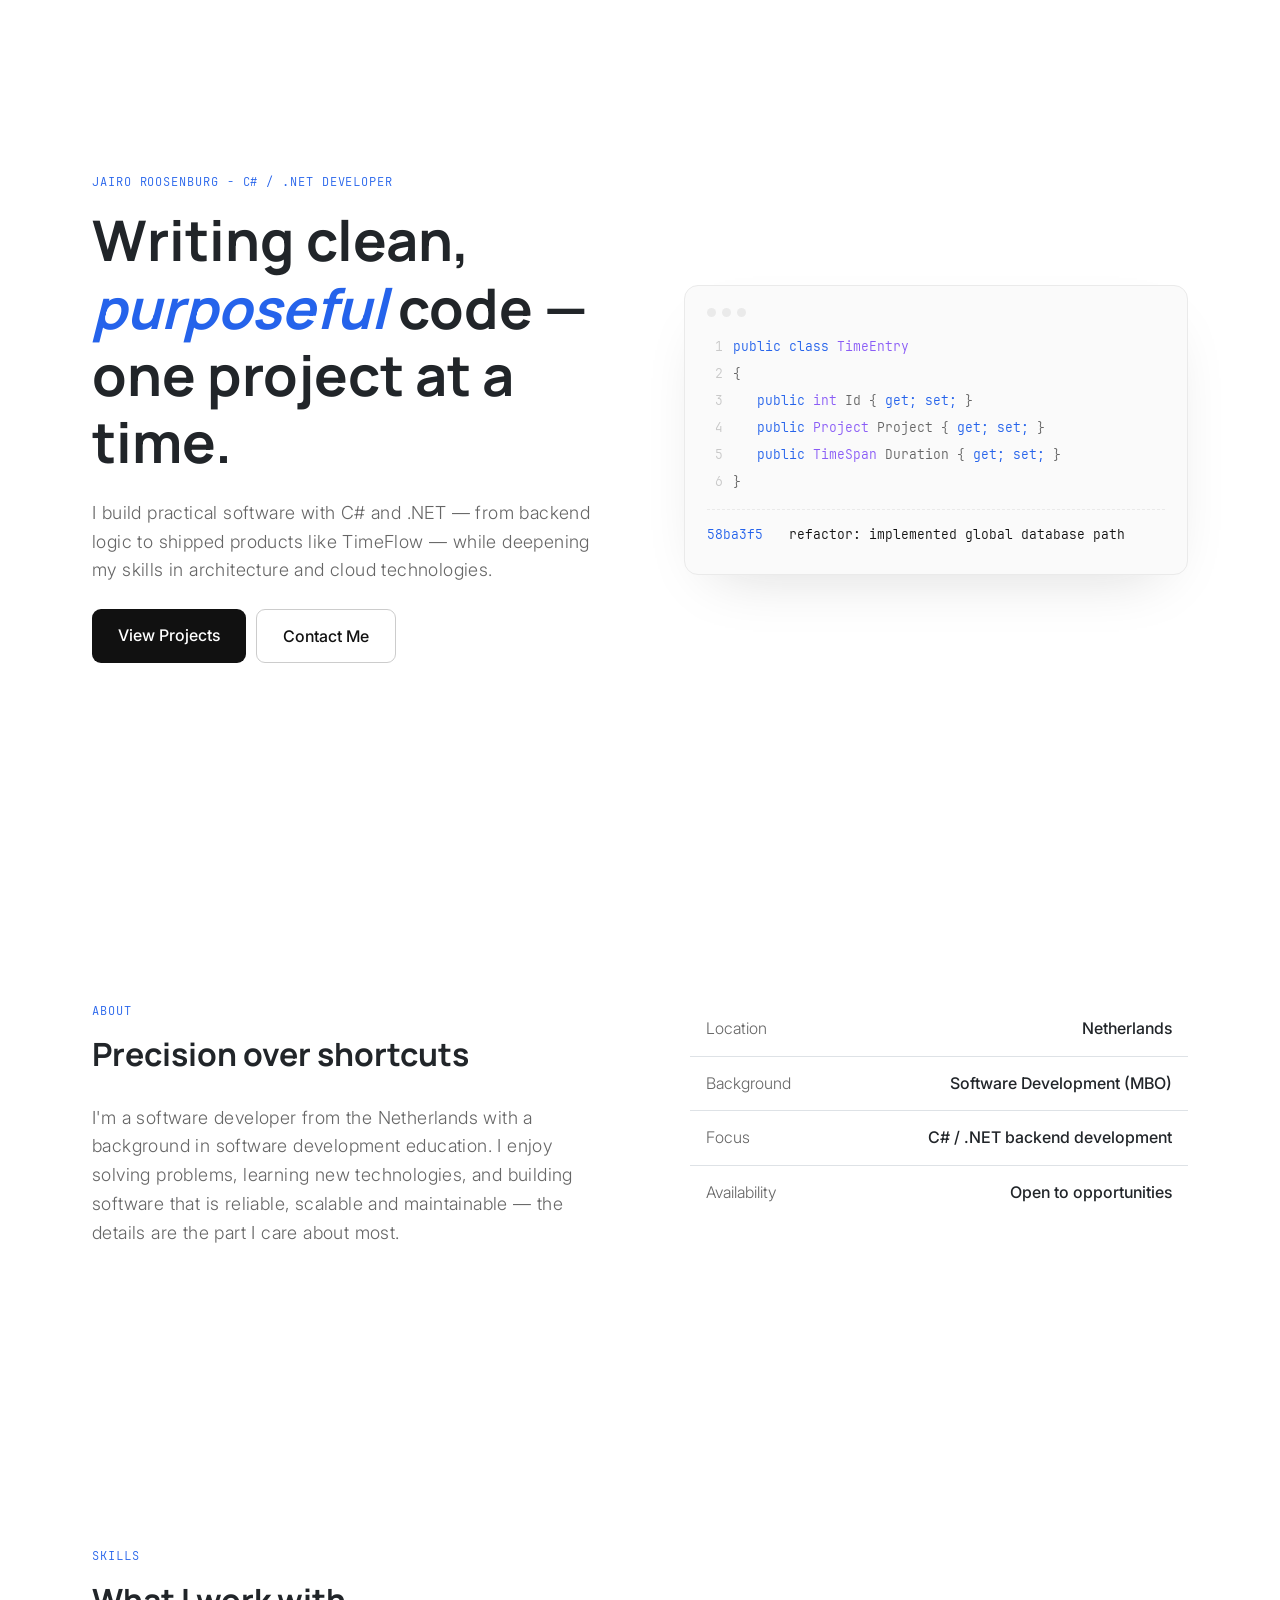
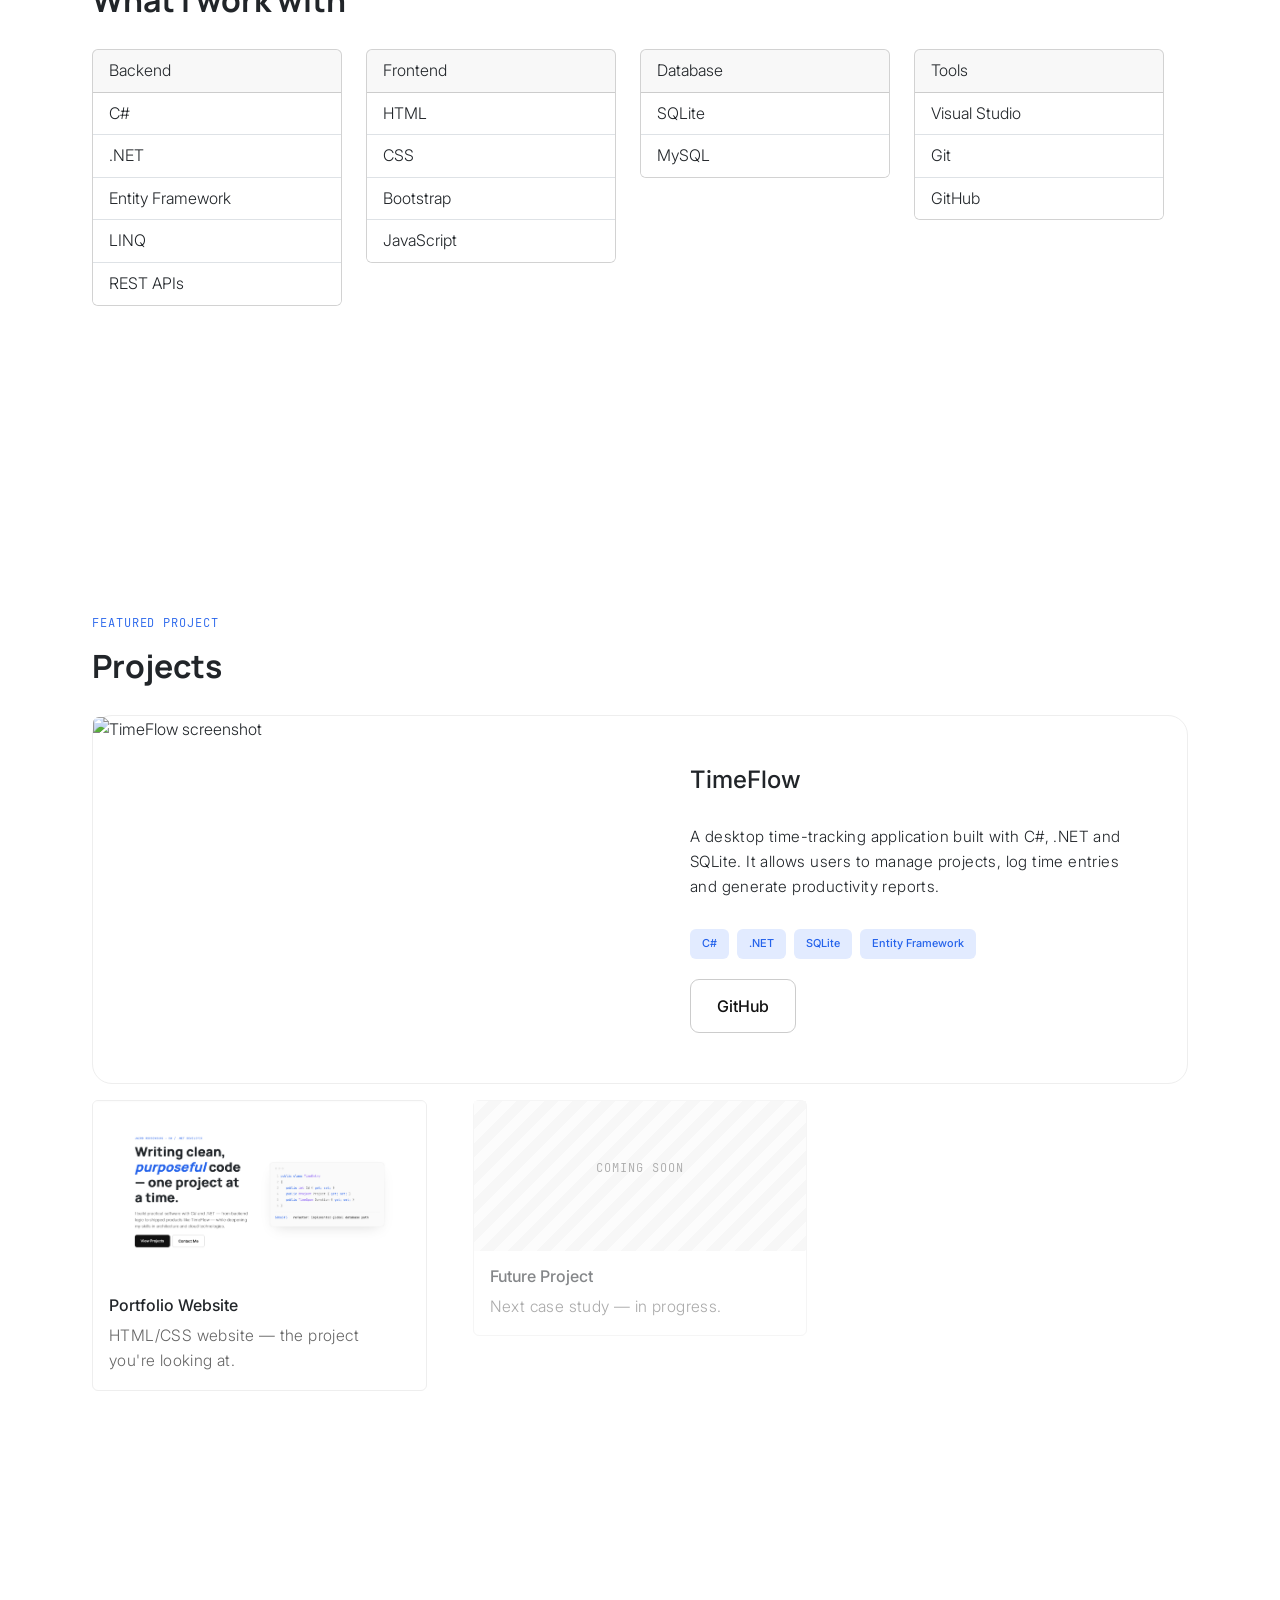
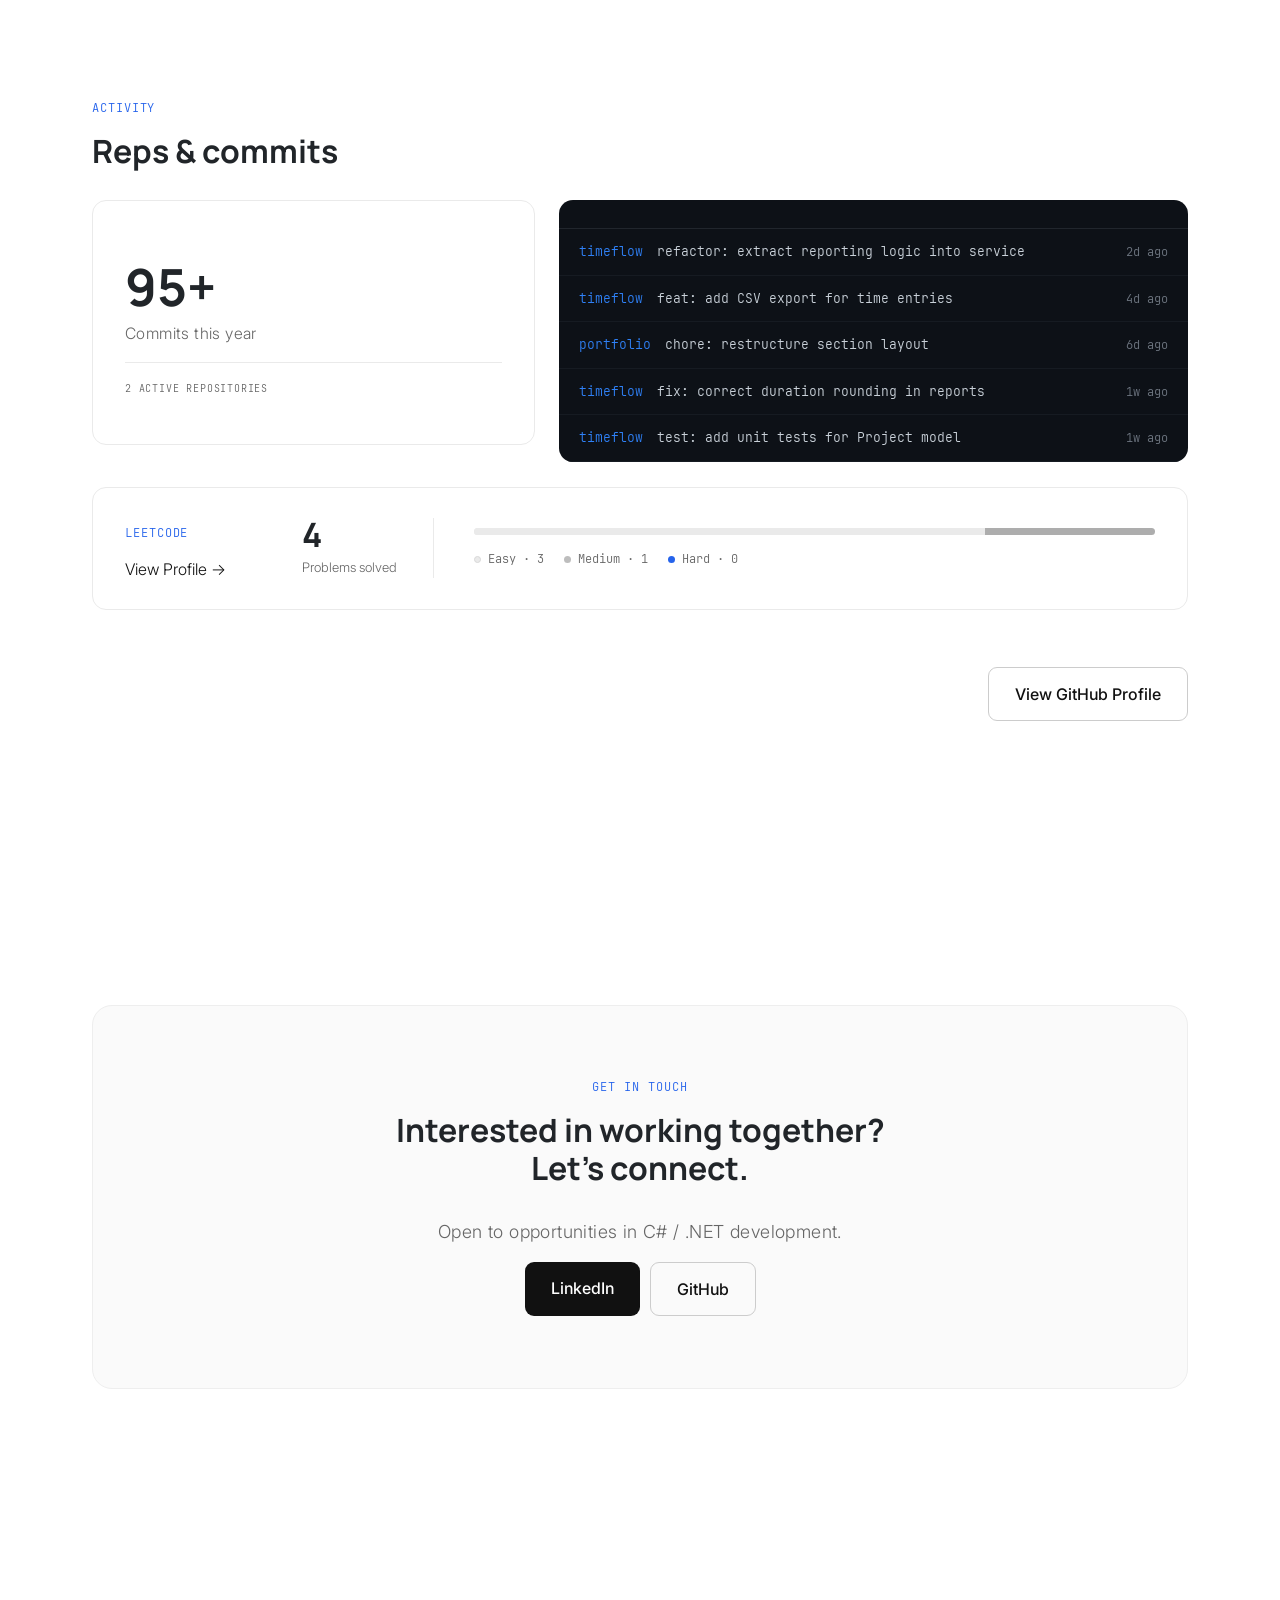
==== index.html @ f2629248 "fix: correct case-sensitivity of index.html filename" ====
﻿<!DOCTYPE html>
<html lang="en">
<head>
    <meta charset="utf-8" />
    <meta name="viewport" content="width=device-width, initial-scale=1.0" />
    <title>Home - Portfolio</title>
    <script type="importmap"></script>
    <link rel="stylesheet" href="lib/bootstrap/dist/css/bootstrap.min.css" />
    <link rel="stylesheet" href="css/site.css" asp-append-version="true" />
    <link rel="stylesheet" href="PortfolioWebsite.styles.css" asp-append-version="true" />
    <link rel="stylesheet" href="css/custom.css" asp-append-version="true" />
    <link rel="icon" type="image/svg+xml" href="img/icons/favicon.svg">
    <link rel="icon" type="image/x-icon" href="favicon.ico">
    <link rel="apple-touch-icon" href="img/icons/apple-touch-icon.png">
</head>
<body>
    <header>
    </header>
    <div class="container">
        <main role="main" class="pb-3">
            <div class="containe">
    <section>
        <div class="row py-4 align-items-center hero-section">
            <div class="col">
                <span class="mono">Jairo Roosenburg - C# / .NET Developer</span>
                <h1 class="display-4 fw-semibold">Writing clean, <em>purposeful</em> code — one project at a time.</h1>
                <div class="md-6">
                    <div class="my-4">
                        <p>I build practical software with C# and .NET — from backend logic to shipped products like
                            TimeFlow — while deepening my skills in architecture and cloud technologies.</p>
                    </div>
                    <div class="my-4 btn-row">
                        <a href="#projects" class="btn btn-primary">View Projects</a>
                        <a href="https://www.linkedin.com/in/jairo-roosenburg/"
                            class="btn btn-outline-secondary" target="_blank" rel="noreferrer noopener">Contact Me</a>
                    </div>
                </div>
            </div>
            <div class="col">
                <div class="code-card">
                    <div class="dots">
                        <span></span><span></span><span></span>
                    </div>
                    <div class="code-line">
                        <span class="ln">1</span>
                        <span>
                            <span class="kw">public class</span>
                            <span class="ty">TimeEntry</span>
                        </span>
                    </div>
                    <div class="code-line">
                        <span class="ln">2</span>
                        <span>{</span>
                    </div>
                    <div class="code-line">
                        <span class="ln">3</span>
                        <span>&nbsp;&nbsp;
                            <span class="kw">public</span>
                            <span class="ty">int</span> Id {
                            <span class="kw">get; set;</span> }</span>
                    </div>
                    <div class="code-line"><span class="ln">4</span><span>&nbsp;&nbsp;&nbsp;<span
                                class="kw">public</span>
                            <span class="ty">Project</span> Project { <span class="kw">get; set;</span> }</span></div>
                    <div class="code-line"><span class="ln">5</span><span>&nbsp;&nbsp;&nbsp;<span
                                class="kw">public</span>
                            <span class="ty">TimeSpan</span> Duration { <span class="kw">get; set;</span> }</span></div>
                    <div class="code-line"><span class="ln">6</span><span>}</span></div>
                    <div class="code-line commit"><span class="hash">58ba3f5</span>&nbsp; refactor: implemented global database path</div>
                </div>
            </div>
        </div>
    </section>
    <section>
        <div class="row my-5 py-4 about-grid">
            <div class="col">
                <span class="mono">About</span>
                <h2>Precision over shortcuts</h2>
                <p>I'm a software developer from the Netherlands with a background in software development education. I
                    enjoy solving problems, learning new technologies, and building software that is reliable, scalable
                    and maintainable — the details are the part I care about most.</p>
            </div>
            <div class="col">
                <ul class="list-group list-group-flush info-list">
                    <li class="list-group-item d-flex justify-content-between align-items-start"><span>Location</span>
                        <span>Netherlands</span>
                    </li>
                    <li class="list-group-item d-flex justify-content-between align-items-start"><span>Background</span>
                        <span>Software Development (MBO)</span>
                    </li>
                    <li class="list-group-item d-flex justify-content-between align-items-start"><span>Focus</span>
                        <span>C# / .NET backend development</span>
                    </li>
                    <li class="list-group-item d-flex justify-content-between align-items-start">
                        <span>Availability</span> <span>Open to opportunities</span>
                    </li>
                </ul>
            </div>
        </div>
    </section>
    <section>
        <div class="row my-5 py-4">
            <span class="mono">Skills</span>
            <h2>What I work with</h2>
            <div class="row">
                <div class="col">
                    <div class="card">
                        <div class="card-header">
                            Backend
                        </div>
                        <ul class="list-group list-group-flush">
                            <li class="list-group-item">C#</li>
                            <li class="list-group-item">.NET</li>
                            <li class="list-group-item">Entity Framework</li>
                            <li class="list-group-item">LINQ</li>
                            <li class="list-group-item">REST APIs</li>
                        </ul>
                    </div>
                </div>
                <div class="col">
                    <div class="card">
                        <div class="card-header">
                            Frontend
                        </div>
                        <ul class="list-group list-group-flush">
                            <li class="list-group-item">HTML</li>
                            <li class="list-group-item">CSS</li>
                            <li class="list-group-item">Bootstrap</li>
                            <li class="list-group-item">JavaScript</li>
                        </ul>
                    </div>
                </div>
                <div class="col">
                    <div class="card">
                        <div class="card-header">
                            Database
                        </div>
                        <ul class="list-group list-group-flush">
                            <li class="list-group-item">SQLite</li>
                            <li class="list-group-item">MySQL</li>
                        </ul>
                    </div>
                </div>
                <div class="col">
                    <div class="card">
                        <div class="card-header">
                            Tools
                        </div>
                        <ul class="list-group list-group-flush">
                            <li class="list-group-item">Visual Studio</li>
                            <li class="list-group-item">Git</li>
                            <li class="list-group-item">GitHub</li>
                        </ul>
                    </div>
                </div>
            </div>
        </div>
    </section>
    <section>
        <div class="row my-5 py-5" id="projects">
            <div class="">
                <span class="mono">Featured project</span>
                <h2>Projects</h2>
                <div class="row">
                    <div class="col">
                        <div class="card mb-3 featured-project project-card">
                            <div class="row g-0">
                                <div class="col-md-6">
                                    <img src="https://github.com/jairorose/TimeFlow/blob/main/Screenshots/main_menu.png?raw=true"
                                        class="img-fluid rounded-start" alt="TimeFlow screenshot">
                                </div>
                                <div class="col-md-6 featured-content">
                                    <div class="card-body">
                                        <h5 class="card-title">TimeFlow</h5>
                                        <p class="card-body">A desktop time-tracking application built with C#, .NET and
                                            SQLite. It allows users to manage projects, log time entries and generate
                                            productivity reports.</p>
                                        <div class="tag-row">
                                            <span class="tag">C#</span>
                                            <span class="tag">.NET</span>
                                            <span class="tag">SQLite</span>
                                            <span class="tag">Entity Framework</span>
                                        </div>
                                        <div class="btn-row">
                                            <!-- <a href="#" class="btn btn-primary">Read more</a> -->
                                            <a href="https://github.com/jairorose/TimeFlow"
                                                class="btn btn-outline-secondary" target="_blank" rel="noreferrer noopener">GitHub</a>
                                        </div>
                                    </div>
                                </div>
                            </div>
                        </div>
                    </div>
                </div>
                <div class="row project-grid">
                    <div class="col">
                        <div class="card project-card">
                            <img src="img/hero-banner-portfolio.png"
                                class="card-img-top" alt="...">
                            <div class="card-body">
                                <h5 class="card-title">Portfolio Website</h5>
                                <p class="card-text">HTML/CSS website — the project you're looking at.</p>
                            </div>
                        </div>
                    </div>
                    <div class="col">
                        <div class="card project-card soon">
                            <div class="proj-placeholder">
                                <span class="mono">Coming soon</span>
                            </div>
                            <div class="card-body">
                                <h5 class="card-title">Future Project</h5>
                                <p class="card-text">Next case study — in progress.</p>
                            </div>
                        </div>
                    </div>
                </div>
            </div>
        </div>
    </section>
    <section>
        <div class="my-5 py-4">
            <span class="mono">Activity</span>
            <h2>Reps & commits</h2>
            <div class="row">
                <div class="col-5">
                    <div class="card gh-card">
                        <div class="card-body">
                            <h5 class="card-title gh-num">95+</h5>
                            <p class="card-text">Commits this year</p>
                            <p class="mono gh-repos">2 active repositories</p>
                        </div>
                    </div>
                </div>
                <div class="col-7">
                    <div class="gh-feed">
                        <div class="bar">
                            <span></span><span></span><span></span>
                        </div>
                        <div class="gh-row">
                            <span class="repo">timeflow</span>
                            <span class="msg">refactor: extract reporting logic into service</span>
                            <span class="time">2d ago</span>
                        </div>
                        <div class="gh-row">
                            <span class="repo">timeflow</span>
                            <span class="msg">feat: add CSV export for time entries</span>
                            <span class="time">4d ago</span>
                        </div>
                        <div class="gh-row">
                            <span class="repo">portfolio</span>
                            <span class="msg">chore: restructure section layout</span>
                            <span class="time">6d ago</span>
                        </div>
                        <div class="gh-row">
                            <span class="repo">timeflow</span>
                            <span class="msg">fix: correct duration rounding in reports</span>
                            <span class="time">1w ago</span>
                        </div>
                        <div class="gh-row">
                            <span class="repo">timeflow</span>
                            <span class="msg">test: add unit tests for Project model</span>
                            <span class="time">1w ago</span>
                        </div>
                    </div>
                </div>
            </div>
            <div class="row">
                <div class="col">
                    <div class="lc-card">
                        <div class="lc-head">
                            <span class="mono">LeetCode</span>
                            <a class="proof" href="https://leetcode.com/u/jairorose/" target="_blank" rel="noreferrer noopener">View Profile →</a>
                        </div>
                        <div class="lc-stat">
                            <div class="num">4</div>
                            <div class="lbl">Problems solved</div>
                        </div>
                        <div class="lc-split">
                            <div class="lc-split-bar">
                                <span class="easy"></span>
                                <span class="medium"></span>
                                <span class="hard"></span>
                            </div>
                            <div class="lc-split-legend">
                                <span><i class="dot easy"></i>Easy · 3</span>
                                <span><i class="dot medium"></i>Medium · 1</span>
                                <span><i class="dot hard"></i>Hard · 0</span>
                            </div>
                        </div>
                    </div>
                </div>
            </div>
            <div class="gh-button">
                <a href="https://github.com/jairorose" target="_blank" rel="noreferrer noopener" class="btn btn-outline-secondary">View GitHub Profile</a>
            </div>
        </div>
    </section>
    <section>
        <div class="row my-5 py-4">
            <div class="col">
                <div class="contact-box">
                    <span class="mono">Get in touch</span>
                    <h2>Interested in working together?
                        <br />Let's connect.
                    </h2>
                    <p>Open to opportunities in C# / .NET development.</p>
                    <div class="btn-row">
                        <a href="https://www.linkedin.com/in/jairo-roosenburg/" target="_blank" rel="noreferrer noopener" class="btn btn-primary"
                            role="button">LinkedIn</a>
                        <a href="https://github.com/jairorose" target="_blank" rel="noreferrer noopener" class="btn btn-outline-secondary">GitHub</a>
                    </div>
                </div>
            </div>
        </div>
    </section>
</div>
        </main>
    </div>

    <footer class="footer text-muted">
    </footer>
    <script src="lib/jquery/dist/jquery.min.js"></script>
    <script src="lib/bootstrap/dist/js/bootstrap.bundle.min.js"></script>
    <script src="js/site.js" asp-append-version="true"></script>
</body>
</html>
---- css/site.css ----
html {
  font-size: 14px;
}

@media (min-width: 768px) {
  html {
    font-size: 16px;
  }
}

.btn:focus, .btn:active:focus, .btn-link.nav-link:focus, .form-control:focus, .form-check-input:focus {
  box-shadow: 0 0 0 0.1rem white, 0 0 0 0.25rem #258cfb;
}

html {
  position: relative;
  min-height: 100%;
}

body {
  margin-bottom: 60px;
}

.form-floating > .form-control-plaintext::placeholder, .form-floating > .form-control::placeholder {
  color: var(--bs-secondary-color);
  text-align: end;
}

.form-floating > .form-control-plaintext:focus::placeholder, .form-floating > .form-control:focus::placeholder {
  text-align: start;
}
---- css/custom.css ----
@font-face {
    font-family: "Jetbrains Mono";
    src: url(../fonts/JetBrainsMono-Light.woff2) format("woff2");
    font-weight: 400;
    font-style: normal;
}

@font-face {
    font-family: "Inter";
    src: url(../fonts/Inter_24pt-Light.ttf);
    font-weight: 400;
    font-style: normal;
}

@font-face {
    font-family: "Inter";
    src: url(../fonts/Inter_18pt-Medium.ttf);
    font-weight: 600;
    font-style: bold;
}

@font-face {
    font-family: "Manrope";
    src: url(../fonts/Manrope-Bold.ttf);
}

body {
    font-family: Inter;
    line-height: 1.6;
}

h1, h2 {
    font-family: Manrope, sans-serif;
}

h2 {
    padding-bottom: 22px;
}

.hero-section {
    height: 80vh;
    gap: 64px;
}

.mono {
    font-family: "Jetbrains Mono", monospace;
    color: #2563EB;
    font-size: 0.72em;
    letter-spacing: 0.08em;
    text-transform: uppercase;
    margin-bottom: 15px;
    display: flex;
}

em {
    color: #2563EB;
}

p {
    color: #666;
    font-family: Inter;
    font-size: 1.12em;
    letter-spacing: 0.4px;
    
}

.btn {
    padding: 14px 26px;
    border-radius: 9px;
    font-weight: 600;
}

.btn-primary {
    background-color: #111;
    border: #111;
}

.btn-primary:hover {
    background-color: #2563EB;
}

.btn-outline-secondary {
    border-color: #ccc;
    color: #111;
}

.btn-outline-secondary:hover {
    border-color: #111;
    background-color: transparent;
    color: #111;
}

li span:first-child {
    color: #666
}

li span:last-child {
    font-weight: 600;
}

.info-list li {
    padding-top: 14px;
    padding-bottom: 14px;
}

section {
    padding: 70px 0;
}

.container {
    max-width: 1120px;
}

.about-grid {
    gap: 75px;
}

.contact-box {
    border-radius: 20px;
    text-align: center;
    border: 1px solid;
    border-color: #eee;
    background-color: #fafafa;
    padding: 72px 48px;
}

.contact-box span {
    display: block;
}

.tag {
    padding: 6px 12px;
    font-size: 0.78em;
    border-radius: 6px;
    background-color: #e2ebff;
    color: #2563EB;
    font-family: Inter, sans-serif;
    font-weight: 600;
}

.tag-row {
    display: flex;
    gap: 8px;
}

.btn-row {
    display: flex;
    gap: 10px;
}

.contact-box .btn-row {
    justify-content: center;
}

.project-card {
    border: 1px solid #eee;
}

.card-title {
    font-size: 1rem;
    font-weight: 600;
}

.card-body {
    font-size: 0.88em;
}

.project-grid {
    display: grid;
    grid-template-columns: repeat(3, 1fr);
    gap: 22px;
}

.featured-project {
    border-radius: 20px;
}

.featured-project h5 {
    font-size: 1.5rem;
    margin-bottom: 30px;
}

.featured-project p {
    font-size: 1.1em;
    margin-bottom: 30px;
}

.featured-project .card-body {
    padding: 0;
}

.featured-content {
    padding: 50px;
}

.featured-content .tag-row {
    margin-bottom: 20px;
}

.code-card {
    background: #FAFAFA;
    border: 1px solid #EAEAEA;
    border-radius: 14px;
    padding: 22px 22px 26px;
    font-family: "JetBrains Mono", monospace;
    font-size: 0.82rem;
    box-shadow: 0 24px 60px -30px rgba(17,17,17,.18);
}

.code-card .dots {
    display: flex;
    gap: 6px;
    margin-bottom: 16px;
}

.code-line {
    display: flex;
    gap: 10px;
    padding: 3px 0;
    color: rgb(102, 102, 102);
}

.code-line .ln {
    color: #C9C9C9;
    width: 16px;
    text-align: right;
}

.code-line .kw, .code-line .hash {
    color: #2563EB;
}

.code-line .ty {
    color: #8A5CF6;
}

.code-card .dots span {
    width: 9px;
    height: 9px;
    border-radius: 50%;
    background: #EAEAEA;
}

.code-line.commit {
    margin-top: 14px;
    padding-top: 14px;
    border-top: 1px dashed #EAEAEA;
    color: #111;
}

.gh-feed {
    background: #0D1117;
    border-radius: 14px;
    overflow: hidden;
    color: #C9D1D9;
    font-family: 'JetBrains Mono',monospace;
    font-size: 0.82rem;
}

.gh-feed .bar {
    display: flex;
    gap: 6px;
    padding: 14px 18px;
    border-bottom: 1px solid #21262D;
}

.gh-feed .gh-row {
    display: flex;
    gap: 14px;
    padding: 12px 20px;
    border-bottom: 1px solid #161B22;
    align-items: baseline;
}

.gh-feed .repo {
    color: #2F81F7;
    flex: 0 0 auto;
}

.gh-feed .msg {
    color: #C9D1D9;
    flex: 1;
    overflow: hidden;
    text-overflow: ellipsis;
    white-space: nowrap;
}

.gh-feed .time {
    color: #6E7681;
    flex: 0 0 auto;
    font-size: 0.76rem;
}

.gh-num {
    font-family: 'Manrope';
    font-weight: 800;
    font-size: 3.2rem;
    line-height: 1;
}

.gh-repos {
    color: #666;
    padding-top: 18px;
    border-top: 1px solid #EAEAEA;
}

.gh-card .card-body {
    padding: 60px 32px 32px 32px;
}

.gh-card, .lc-card {
    border-radius: 14px;
    border: 1px solid #EAEAEA;
}

.gh-button {
    display: flex;
    justify-content: right;
    margin-top: 32px;
}

.proj-placeholder {
    position: relative;
    height: 150px;
    overflow: hidden;
    background: repeating-linear-gradient(135deg, #FAFAFA 0 10px, #F2F2F2 10px 20px);
    border-bottom: 1px solid var(--border);
    display: flex;
    align-items: center;
    justify-content: center;
}

.proj-placeholder .mono {
    color: #666666;
}

.project-card.soon {
    opacity: 0.55;
}

.lc-card {
    padding: 26px 32px;
    display: flex;
    margin: 25px 0;
    display: flex;
    align-items: center;
    gap: 40px;
}

.lc-stat .num {
    font-size: 2.1rem;
    line-height: 1;
    font-family: 'Manrope';
}

.lc-stat {
    display: block;
    border-right: 1px solid #EAEAEA;
    padding-right: 36px;

}

.lc-stat .lbl {
    font-size: 0.82rem;
    color: #666666;
    margin-top: 6px;
}

.lc-head {
    margin-right: 36px;
}

.lc-split-legend {
    font-family: "JetBrains Mono", monospace;
    font-size: 0.78rem;
    color: #666666;
    margin-top: 14px;
}

.lc-split-legend .dot {
    display: inline-block;
    width: 7px;
    height: 7px;
    border-radius: 50%;
    margin-right: 7px;
}

.lc-split-legend .dot.easy {
    background: #EAEAEA;
    border: 1px solid #D8D8D8;
}

.lc-split-legend .dot.medium {
    background: rgba(17,17,17,0.28);
}

.lc-split-legend .dot.hard {
    background: #2563EB;
}

.lc-split-legend {
    display: flex;
    gap: 20px;
}

.lc-split-bar span {
    height: 100%;
}

.lc-split-bar {
    display: flex;
    height: 7px;
    border-radius: 4px;
    overflow: hidden;
    background: #EAEAEA;
}

.lc-split-bar .easy {
    background: #EAEAEA;
    width: 75%;
}

.lc-split-bar .medium {
    background: rgba(17,17,17,0.28);
    width: 25%;
}

.lc-split-bar .hard {
    background: #2563EB;
    width: 0%;
}

.lc-split {
    flex: 1;
}

.lc-head, .proof {
    text-decoration: none;
    margin-top: 10px;
    color: #111;
}

/* SKILL SECTION */

.skill-card {
    position: relative;
    overflow: hidden;
    border: 1px solid #EAEAEA;
    border-radius: 14px;
    padding: 30px 24px 26px;
    transition: all .3s cubic-bezier(.16,1,.3,1);
}

.skill-card h3 {
    font-size: 1rem;
    margin-bottom: 18px;
    padding-right: 30px;
}

h3 {
    font-family: 'Manrope',sans-serif;
    letter-spacing: -0.02em;
    margin: 0;
}

.skill-card ul {
    list-style: none;
    padding: 0;
    margin: 0;
}

.skill-card li {
    font-size: 0.9rem;
    color: #666666;
    padding: 6px 0;
    display: flex;
    align-items: center;
    gap: 10px;
}

.skill-card li:hover {
    color: #111;
}

.skill-card li .dot {
    width: 5px;
    height: 5px;
    border-radius: 50%;
    background: #EAEAEA;
    flex: 0 0 auto;
}

.skill-card li:hover .dot {
    background: #2563EB;
}

.skills-grid {
    display: grid;
    grid-template-columns: repeat(4,1fr);
    gap: 20px;
}

.skill-card:hover {
    border-color: #111;
    transform: translateY(-4px);
}

.skill-card::before {
    content: '';
    position: absolute;
    top: 0;
    left: 0;
    right: 0;
    height: 3px;
    background: #2563EB;
    transform: scaleX(0);
    transform-origin: left;
    transition: transform .4s cubic-bezier(.16,1,.3,1);
}

.skill-card:hover::before {
    transform: scaleX(1);
}
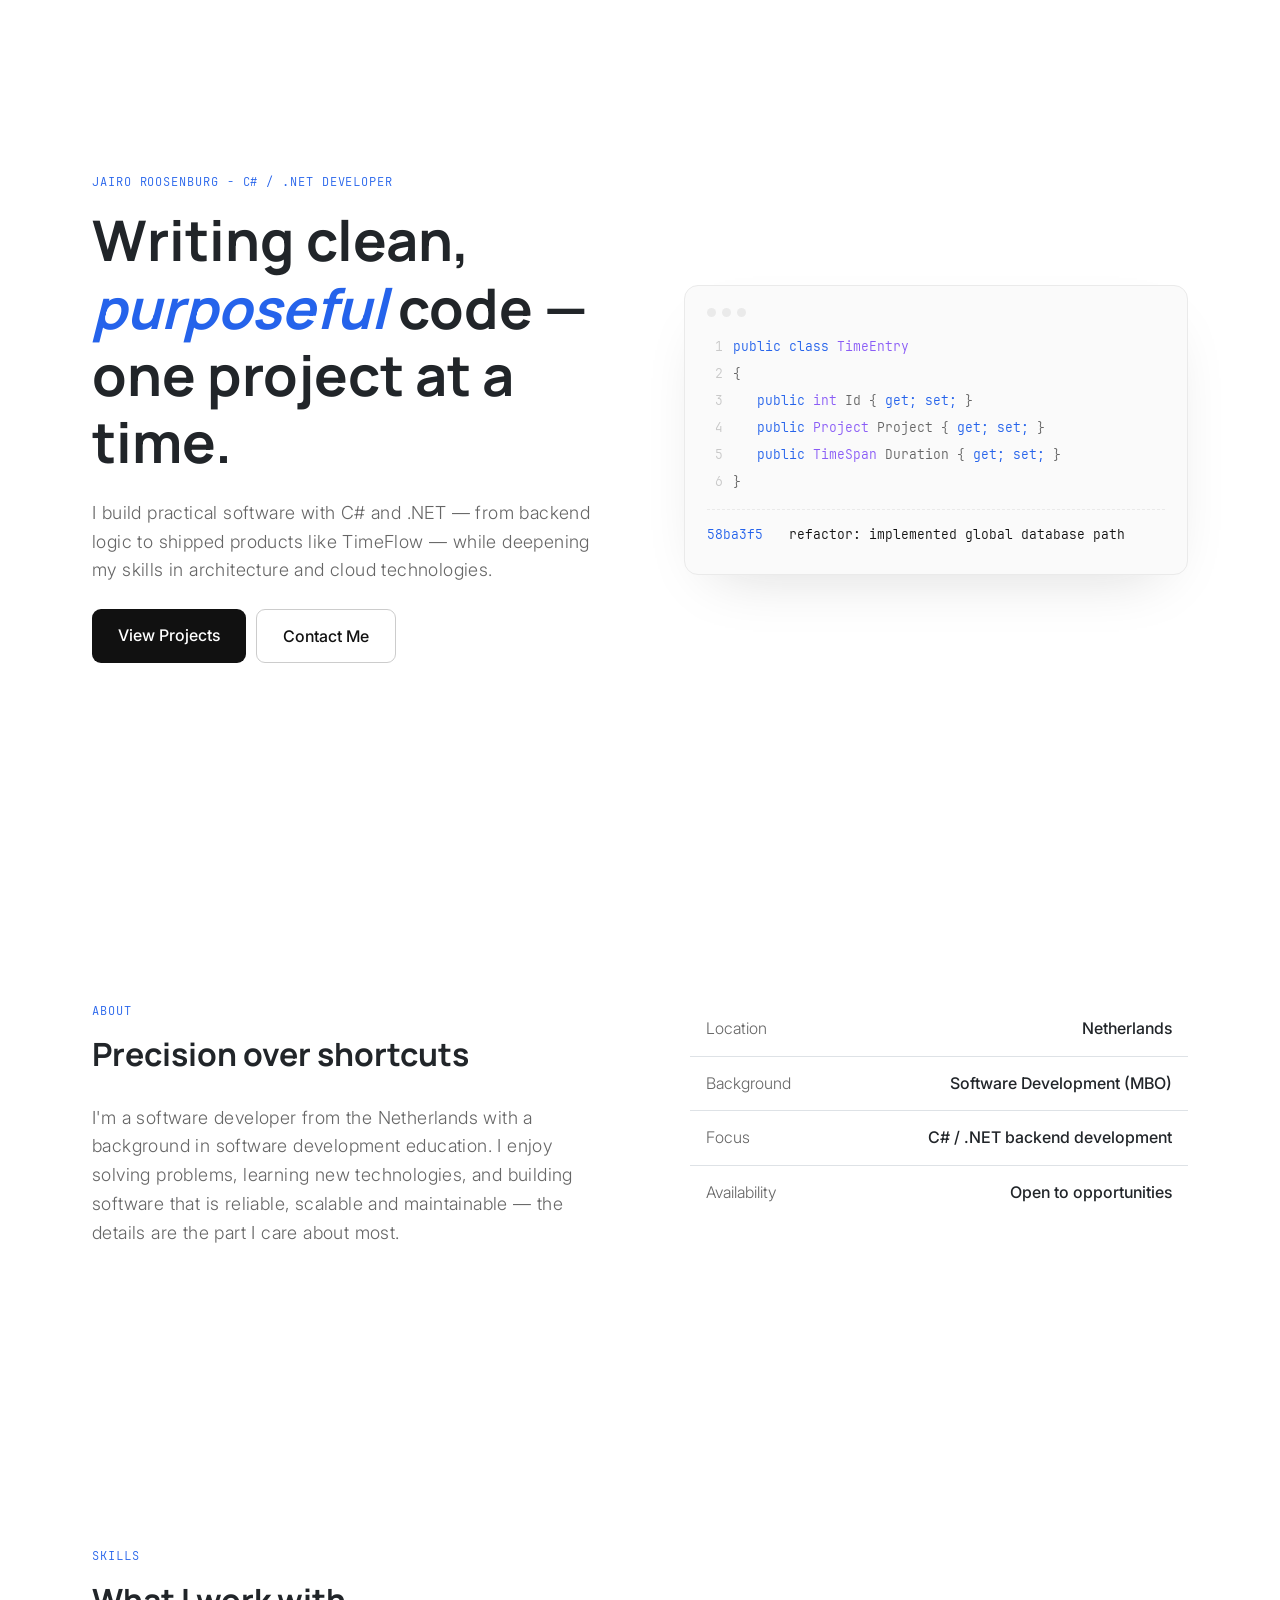
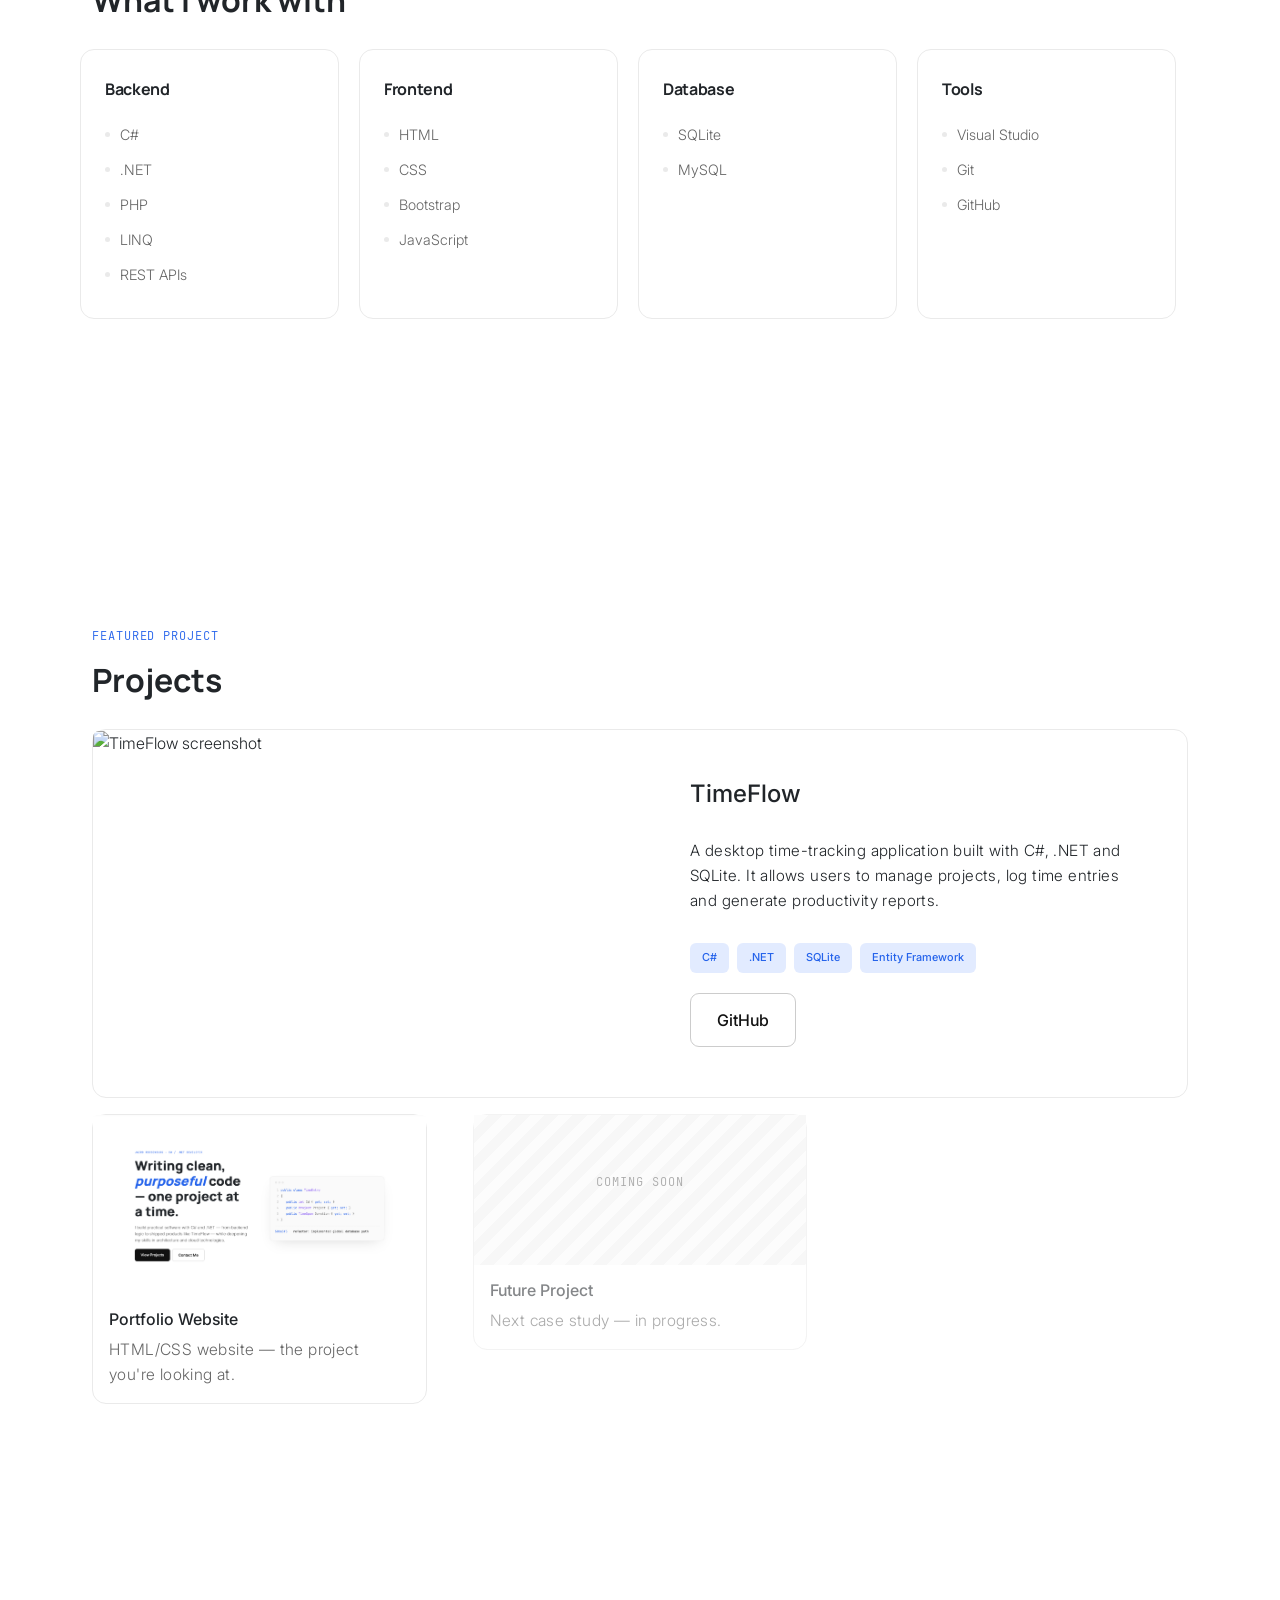
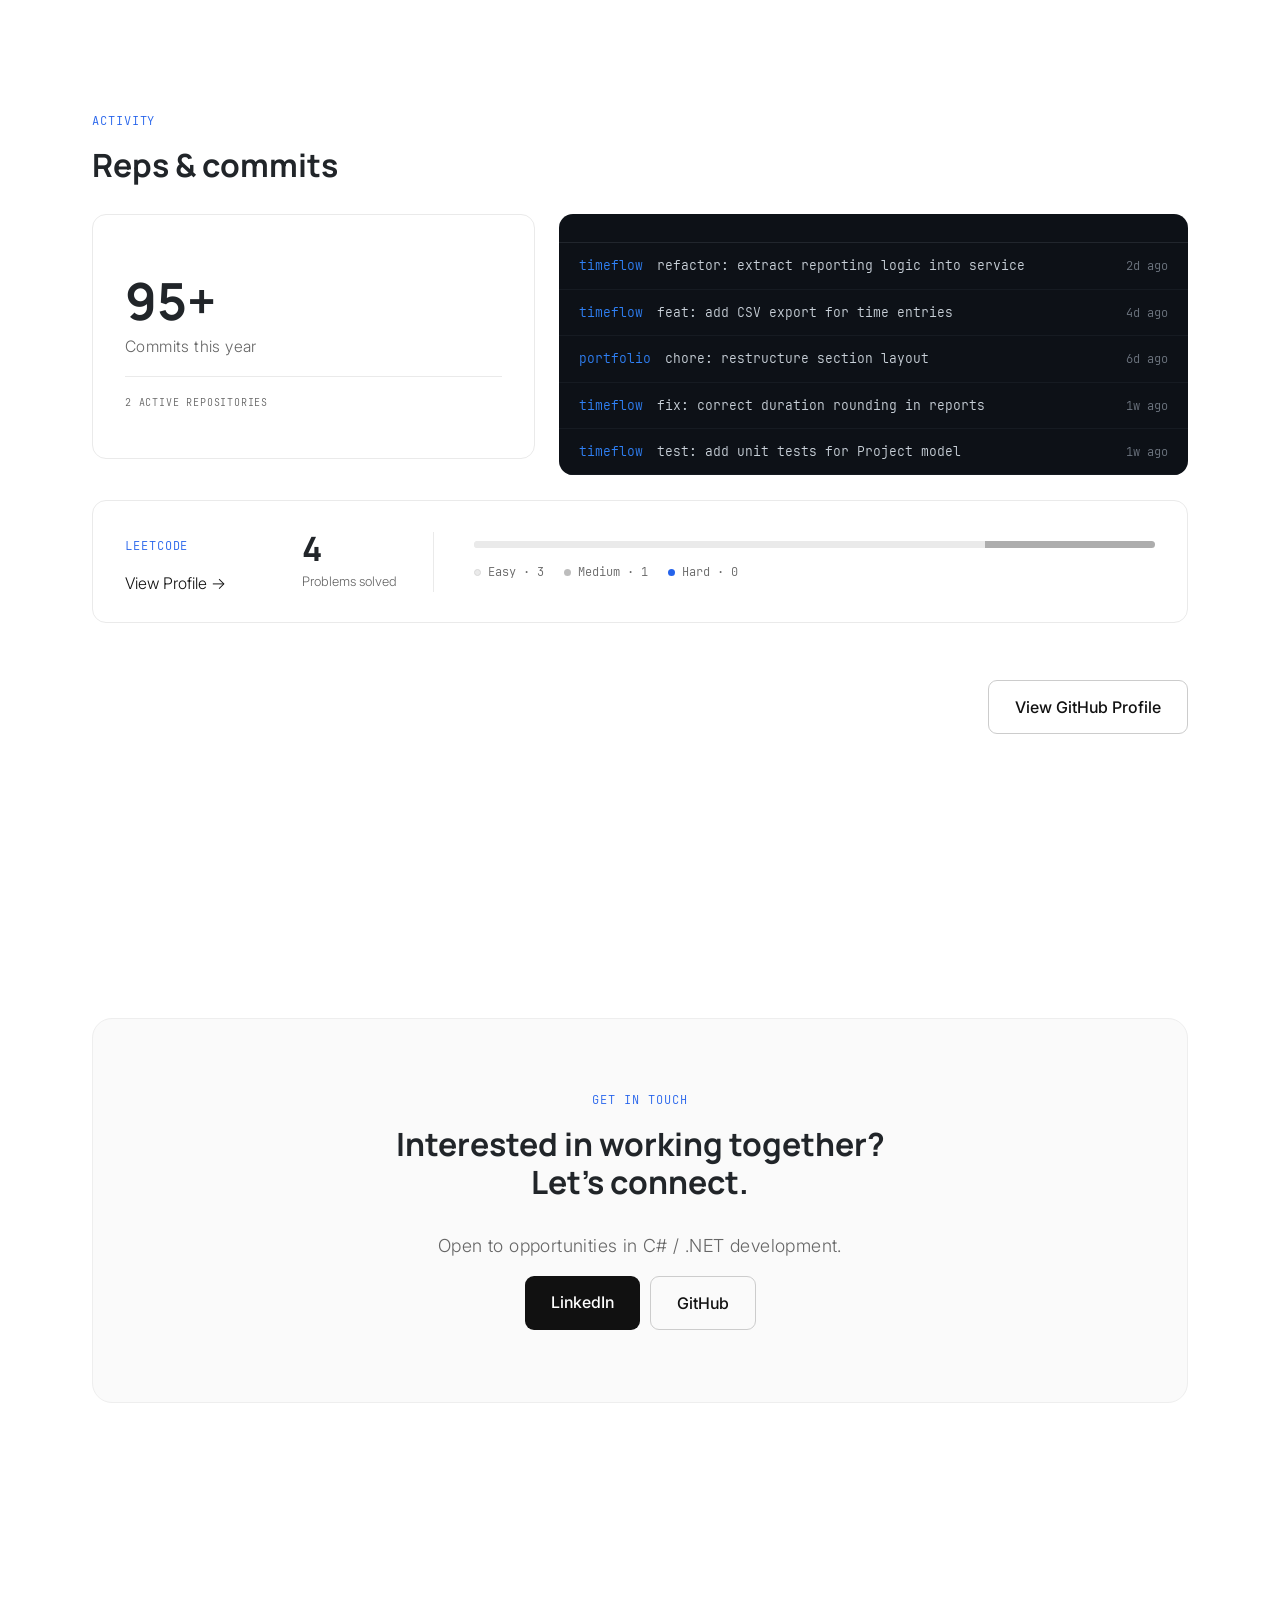
==== commit 45cefe73: "fix: re-apply markup for skill section on homepage" ====
--- a/index.html
+++ b/index.html
@@ -102,56 +102,40 @@
         <div class="row my-5 py-4">
             <span class="mono">Skills</span>
             <h2>What I work with</h2>
-            <div class="row">
-                <div class="col">
-                    <div class="card">
-                        <div class="card-header">
-                            Backend
-                        </div>
-                        <ul class="list-group list-group-flush">
-                            <li class="list-group-item">C#</li>
-                            <li class="list-group-item">.NET</li>
-                            <li class="list-group-item">Entity Framework</li>
-                            <li class="list-group-item">LINQ</li>
-                            <li class="list-group-item">REST APIs</li>
-                        </ul>
-                    </div>
-                </div>
-                <div class="col">
-                    <div class="card">
-                        <div class="card-header">
-                            Frontend
-                        </div>
-                        <ul class="list-group list-group-flush">
-                            <li class="list-group-item">HTML</li>
-                            <li class="list-group-item">CSS</li>
-                            <li class="list-group-item">Bootstrap</li>
-                            <li class="list-group-item">JavaScript</li>
-                        </ul>
-                    </div>
-                </div>
-                <div class="col">
-                    <div class="card">
-                        <div class="card-header">
-                            Database
-                        </div>
-                        <ul class="list-group list-group-flush">
-                            <li class="list-group-item">SQLite</li>
-                            <li class="list-group-item">MySQL</li>
-                        </ul>
-                    </div>
-                </div>
-                <div class="col">
-                    <div class="card">
-                        <div class="card-header">
-                            Tools
-                        </div>
-                        <ul class="list-group list-group-flush">
-                            <li class="list-group-item">Visual Studio</li>
-                            <li class="list-group-item">Git</li>
-                            <li class="list-group-item">GitHub</li>
-                        </ul>
-                    </div>
+            <div class="row skills-grid">
+                <div class="skill-card">
+                    <h3>Backend</h3>
+                    <ul>
+                        <li><span class="dot"></span>C#</li>
+                        <li><span class="dot"></span>.NET</li>
+                        <li><span class="dot"></span>PHP</li>
+                        <li><span class="dot"></span>LINQ</li>
+                        <li><span class="dot"></span>REST APIs</li>
+                    </ul>
+                </div>
+                <div class="skill-card">
+                    <h3>Frontend</h3>
+                    <ul>
+                        <li><span class="dot"></span>HTML</li>
+                        <li><span class="dot"></span>CSS</li>
+                        <li><span class="dot"></span>Bootstrap</li>
+                        <li><span class="dot"></span>JavaScript</li>
+                    </ul>
+                </div>
+                <div class="skill-card">
+                    <h3>Database</h3>
+                    <ul>
+                        <li><span class="dot"></span>SQLite</li>
+                        <li><span class="dot"></span>MySQL</li>
+                    </ul>
+                </div>
+                <div class="skill-card">
+                    <h3>Tools</h3>
+                    <ul>
+                        <li><span class="dot"></span>Visual Studio</li>
+                        <li><span class="dot"></span>Git</li>
+                        <li><span class="dot"></span>GitHub</li>
+                    </ul>
                 </div>
             </div>
         </div>
--- a/css/custom.css
+++ b/css/custom.css
@@ -35,6 +35,12 @@
 
 h2 {
     padding-bottom: 22px;
+}
+
+h4 {
+    font-family: 'Manrope';
+    font-size: 0.95rem;
+    margin: 0 0 14px;
 }
 
 .hero-section {
@@ -308,7 +314,7 @@
     padding: 60px 32px 32px 32px;
 }
 
-.gh-card, .lc-card {
+.gh-card, .lc-card, .card {
     border-radius: 14px;
     border: 1px solid #EAEAEA;
 }
@@ -476,6 +482,10 @@
     display: flex;
     align-items: center;
     gap: 10px;
+}
+
+.skill-card p {
+    font-size: 0.9rem;
 }
 
 .skill-card li:hover {
@@ -521,3 +531,169 @@
 .skill-card:hover::before {
     transform: scaleX(1);
 }
+
+.card-text.note {
+    font-size: 0.82rem;
+}
+
+.req-card {
+    padding: 28px;
+}
+
+.app-preview .frame {
+    aspect-ratio: 16/10;
+    border-radius: 8px;
+    border: 1px dashed #EAEAEA;
+    display: flex;
+    align-items: center;
+    justify-content: center;
+    text-align: center;
+    background: repeating-linear-gradient(135deg, #FAFAFA 0 10px, #F2F2F2 10px 20px);
+    color: #666666;
+    font-family: 'JetBrains Mono',monospace;
+    font-size: 0.78rem;
+    padding: 20px;
+}
+
+.status-row .mono {
+    color: #666666;
+    margin-bottom: 0;
+}
+
+.status-dot {
+    width: 7px;
+    height: 7px;
+    border-radius: 50%;
+    background: #4ADE80;
+}
+
+.status-row {
+    display: flex;
+    align-items: center;
+    margin-bottom: 16px;
+    gap: 10px;
+}
+
+.overview-text {
+    font-size: 1.05em;
+}
+
+/* BLOG OVERVIEW */
+
+.blog-intro h1 {
+    font-weight: 700;
+}
+
+.blog-intro {
+    padding-top: 80px;
+    padding-bottom: 30px;
+}
+
+.post-meta {
+    font-family: "Jetbrains Mono", monospace;
+    color: #666666;
+    font-size: 0.72rem;
+    display: flex;
+    gap: 14px;
+    align-items: center;
+    margin-bottom: 10px;
+}
+
+.post-meta .tag {
+    font-size: 0.72rem;
+}
+
+.post-item h2 {
+    font-size: 1.25rem;
+    padding-bottom: 0;
+    margin-bottom: 12px;
+    color: #111;
+}
+
+.post-item-ahref:hover h2 {
+    color: #2563EB;
+}
+
+.post-item-ahref {
+    text-decoration: none;
+}
+
+.post-item:hover {
+    padding-left: 8px;
+}
+
+.post-item {
+    transition: padding-left .25s cubic-bezier(.16,1,.3,1);
+}
+
+.post-item p {
+    font-size: 0.95rem;
+    max-width: 620px;
+}
+
+.post-list {
+    border-top: 1px solid #EAEAEA;
+}
+
+.post-item {
+    border-bottom: 1px solid #EAEAEA;
+    padding: 26px 0;
+}
+
+.blog-sec {
+    padding: 20px 0;
+}
+
+/* BLOG POST */
+
+.article-body {
+    max-width: 700px;
+    margin: 0 auto;
+    padding: 56px 32px 40px;
+    font-size: 1.05rem;
+    border-top: 1px solid #EAEAEA;
+    border-bottom: 1px solid #EAEAEA;
+}
+
+.article-body p {
+    margin: 0 0 1.3em;
+    color: #111;
+    font-size: 1rem;
+}
+
+.article-body h2 {
+    font-size: 1.4rem;
+    margin: 2.2em 0 0.7em;
+}
+
+.article-header {
+    padding-bottom: 30px;
+}
+
+.article-footer {
+    max-width: 700px;
+    margin: 0px auto;
+    padding: 32px;
+}
+
+.article-footer .back-link {
+    display: inline-flex;
+    align-items: center;
+    gap: 6px;
+    font-family: "JetBrains Mono", monospace;
+    font-size: 0.85rem;
+    color: #2563EB;
+    margin-top: 24px;
+    text-decoration: none;
+}
+
+.article-footer .back-link:hover {
+    text-decoration: underline;
+}
+
+.article-body blockquote {
+    margin: 0px 0px 1.5em;
+    padding-left: 20px;
+    border-left: 3px solid #2563EB;
+    color: #666666;
+}
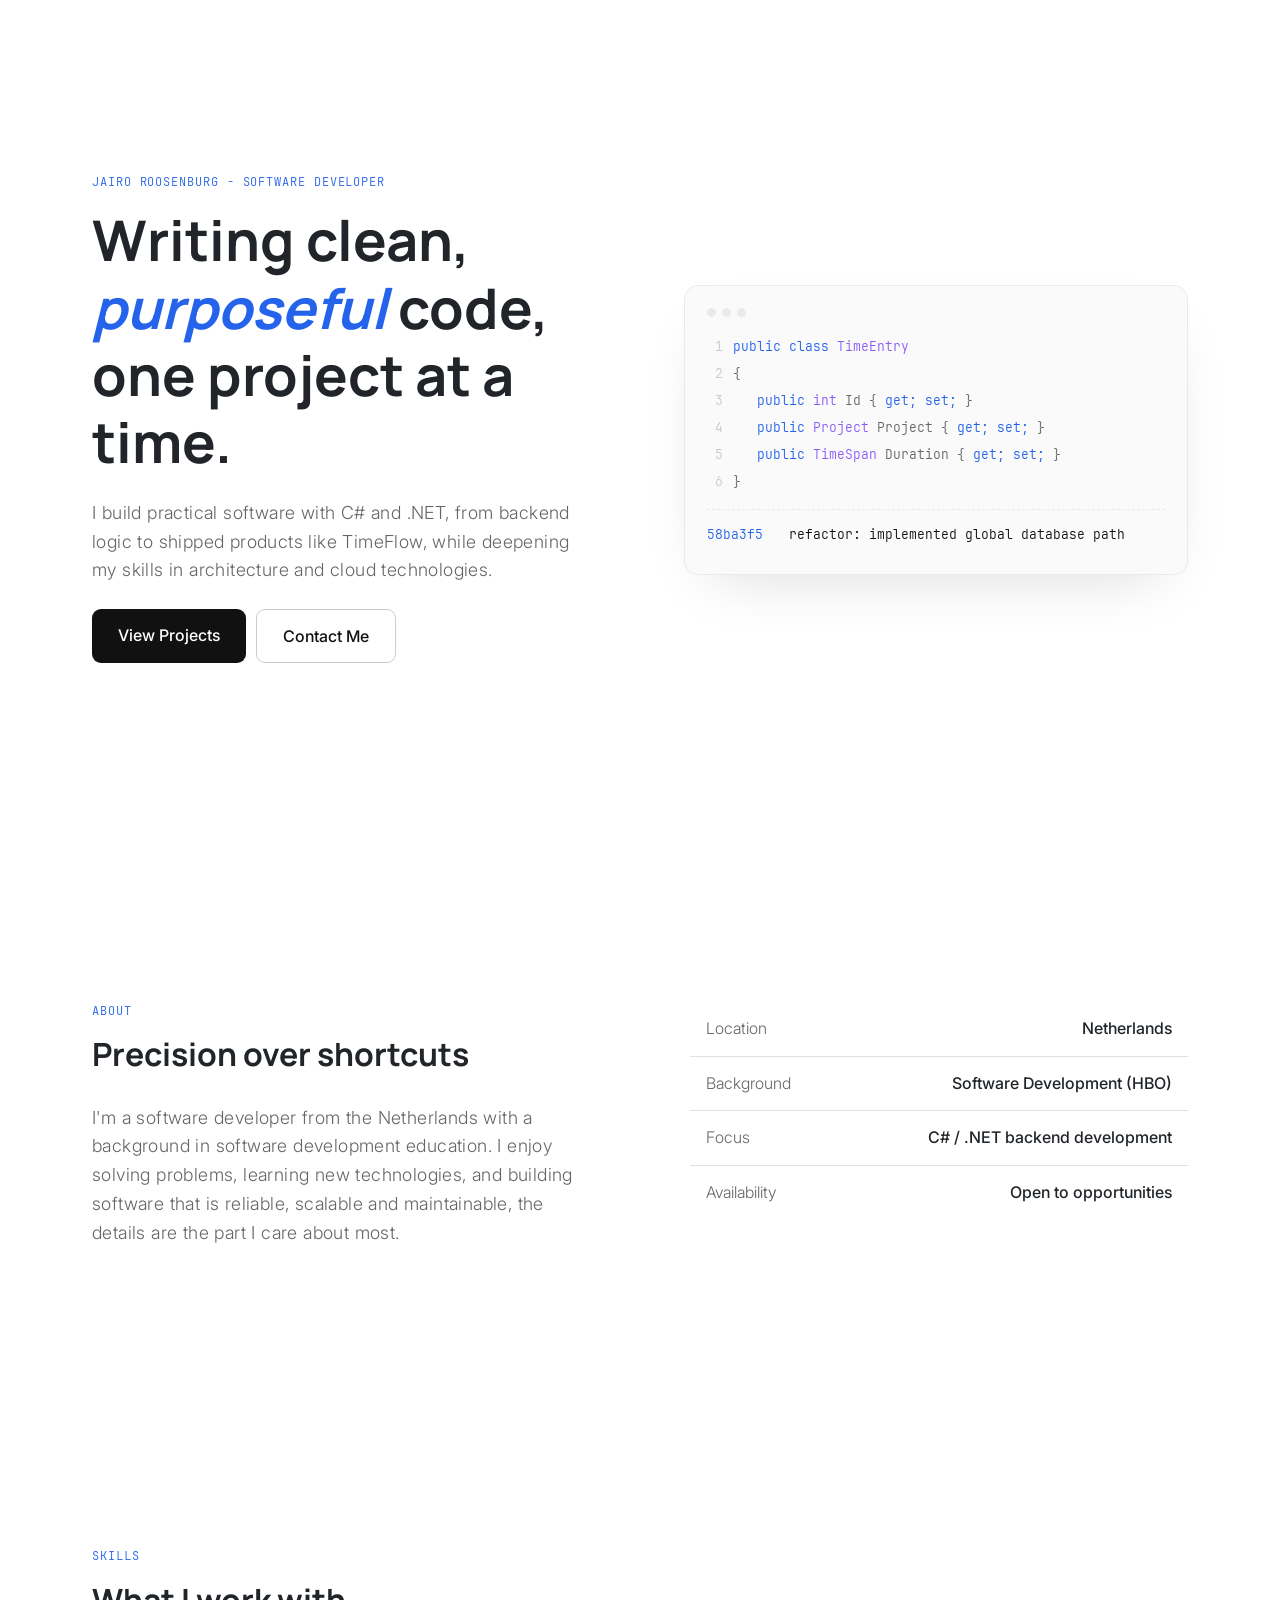
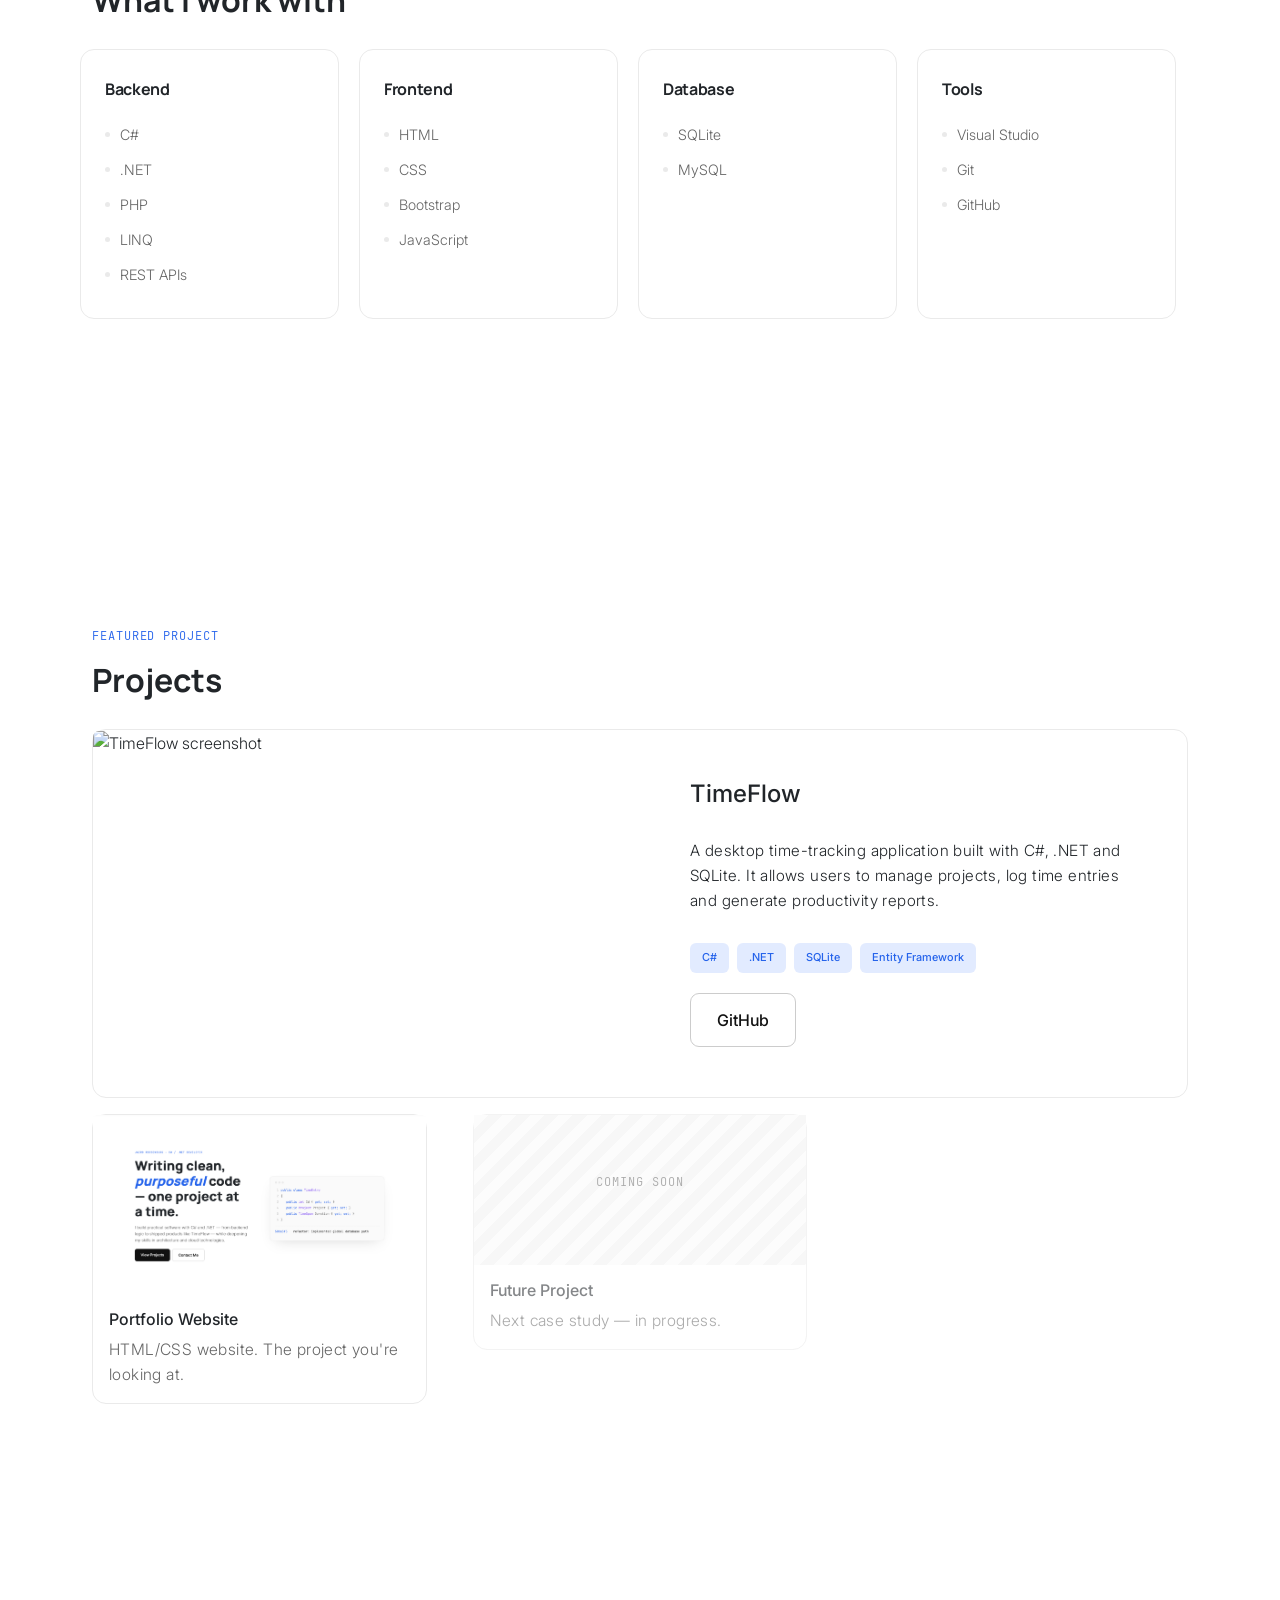
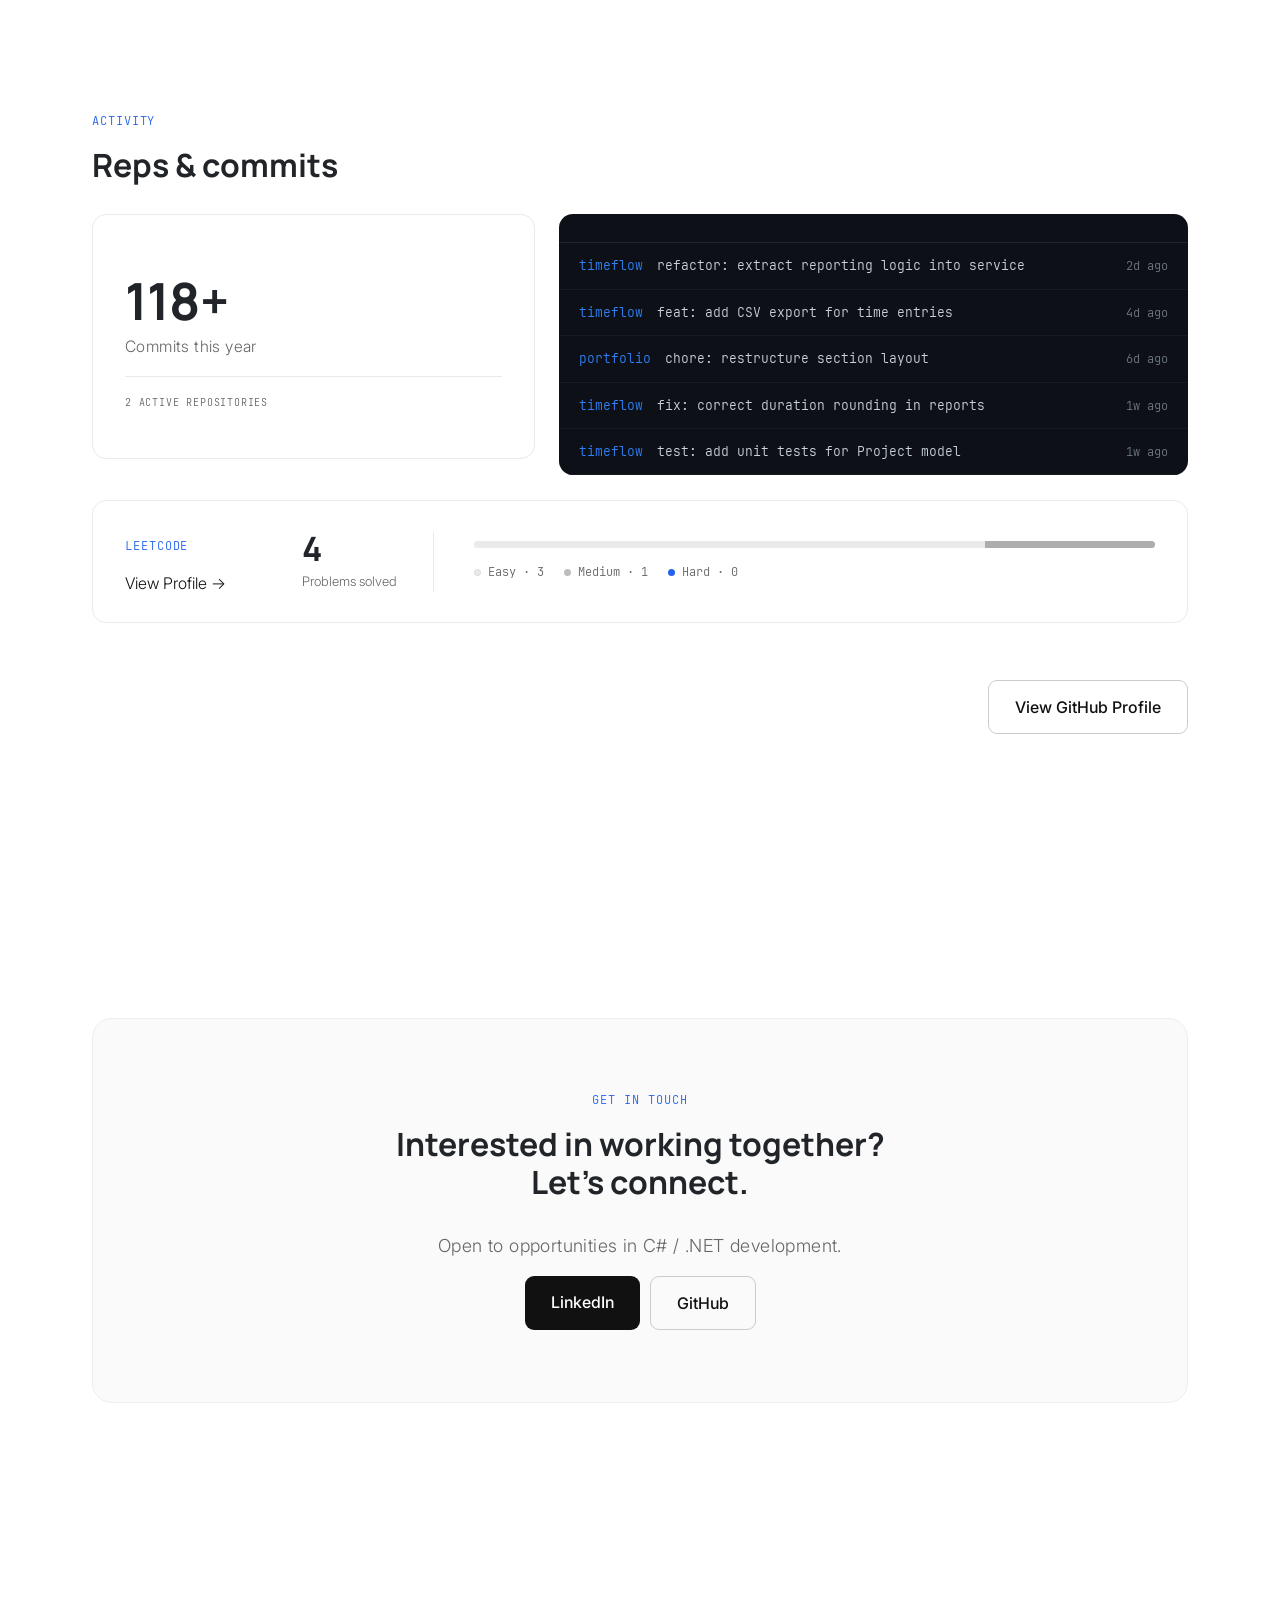
==== commit 2448859a: "docs: update homepage text" ====
--- a/index.html
+++ b/index.html
@@ -22,12 +22,12 @@
     <section>
         <div class="row py-4 align-items-center hero-section">
             <div class="col">
-                <span class="mono">Jairo Roosenburg - C# / .NET Developer</span>
-                <h1 class="display-4 fw-semibold">Writing clean, <em>purposeful</em> code — one project at a time.</h1>
+                <span class="mono">Jairo Roosenburg - Software Developer</span>
+                <h1 class="display-4 fw-semibold">Writing clean, <em>purposeful</em> code, one project at a time.</h1>
                 <div class="md-6">
                     <div class="my-4">
-                        <p>I build practical software with C# and .NET — from backend logic to shipped products like
-                            TimeFlow — while deepening my skills in architecture and cloud technologies.</p>
+                        <p>I build practical software with C# and .NET, from backend logic to shipped products like
+                            TimeFlow, while deepening my skills in architecture and cloud technologies.</p>
                     </div>
                     <div class="my-4 btn-row">
                         <a href="#projects" class="btn btn-primary">View Projects</a>
@@ -78,7 +78,7 @@
                 <h2>Precision over shortcuts</h2>
                 <p>I'm a software developer from the Netherlands with a background in software development education. I
                     enjoy solving problems, learning new technologies, and building software that is reliable, scalable
-                    and maintainable — the details are the part I care about most.</p>
+                    and maintainable, the details are the part I care about most.</p>
             </div>
             <div class="col">
                 <ul class="list-group list-group-flush info-list">
@@ -86,7 +86,7 @@
                         <span>Netherlands</span>
                     </li>
                     <li class="list-group-item d-flex justify-content-between align-items-start"><span>Background</span>
-                        <span>Software Development (MBO)</span>
+                        <span>Software Development (HBO)</span>
                     </li>
                     <li class="list-group-item d-flex justify-content-between align-items-start"><span>Focus</span>
                         <span>C# / .NET backend development</span>
@@ -183,7 +183,7 @@
                                 class="card-img-top" alt="...">
                             <div class="card-body">
                                 <h5 class="card-title">Portfolio Website</h5>
-                                <p class="card-text">HTML/CSS website — the project you're looking at.</p>
+                                <p class="card-text">HTML/CSS website. The project you're looking at.</p>
                             </div>
                         </div>
                     </div>
@@ -210,7 +210,7 @@
                 <div class="col-5">
                     <div class="card gh-card">
                         <div class="card-body">
-                            <h5 class="card-title gh-num">95+</h5>
+                            <h5 class="card-title gh-num">118+</h5>
                             <p class="card-text">Commits this year</p>
                             <p class="mono gh-repos">2 active repositories</p>
                         </div>
